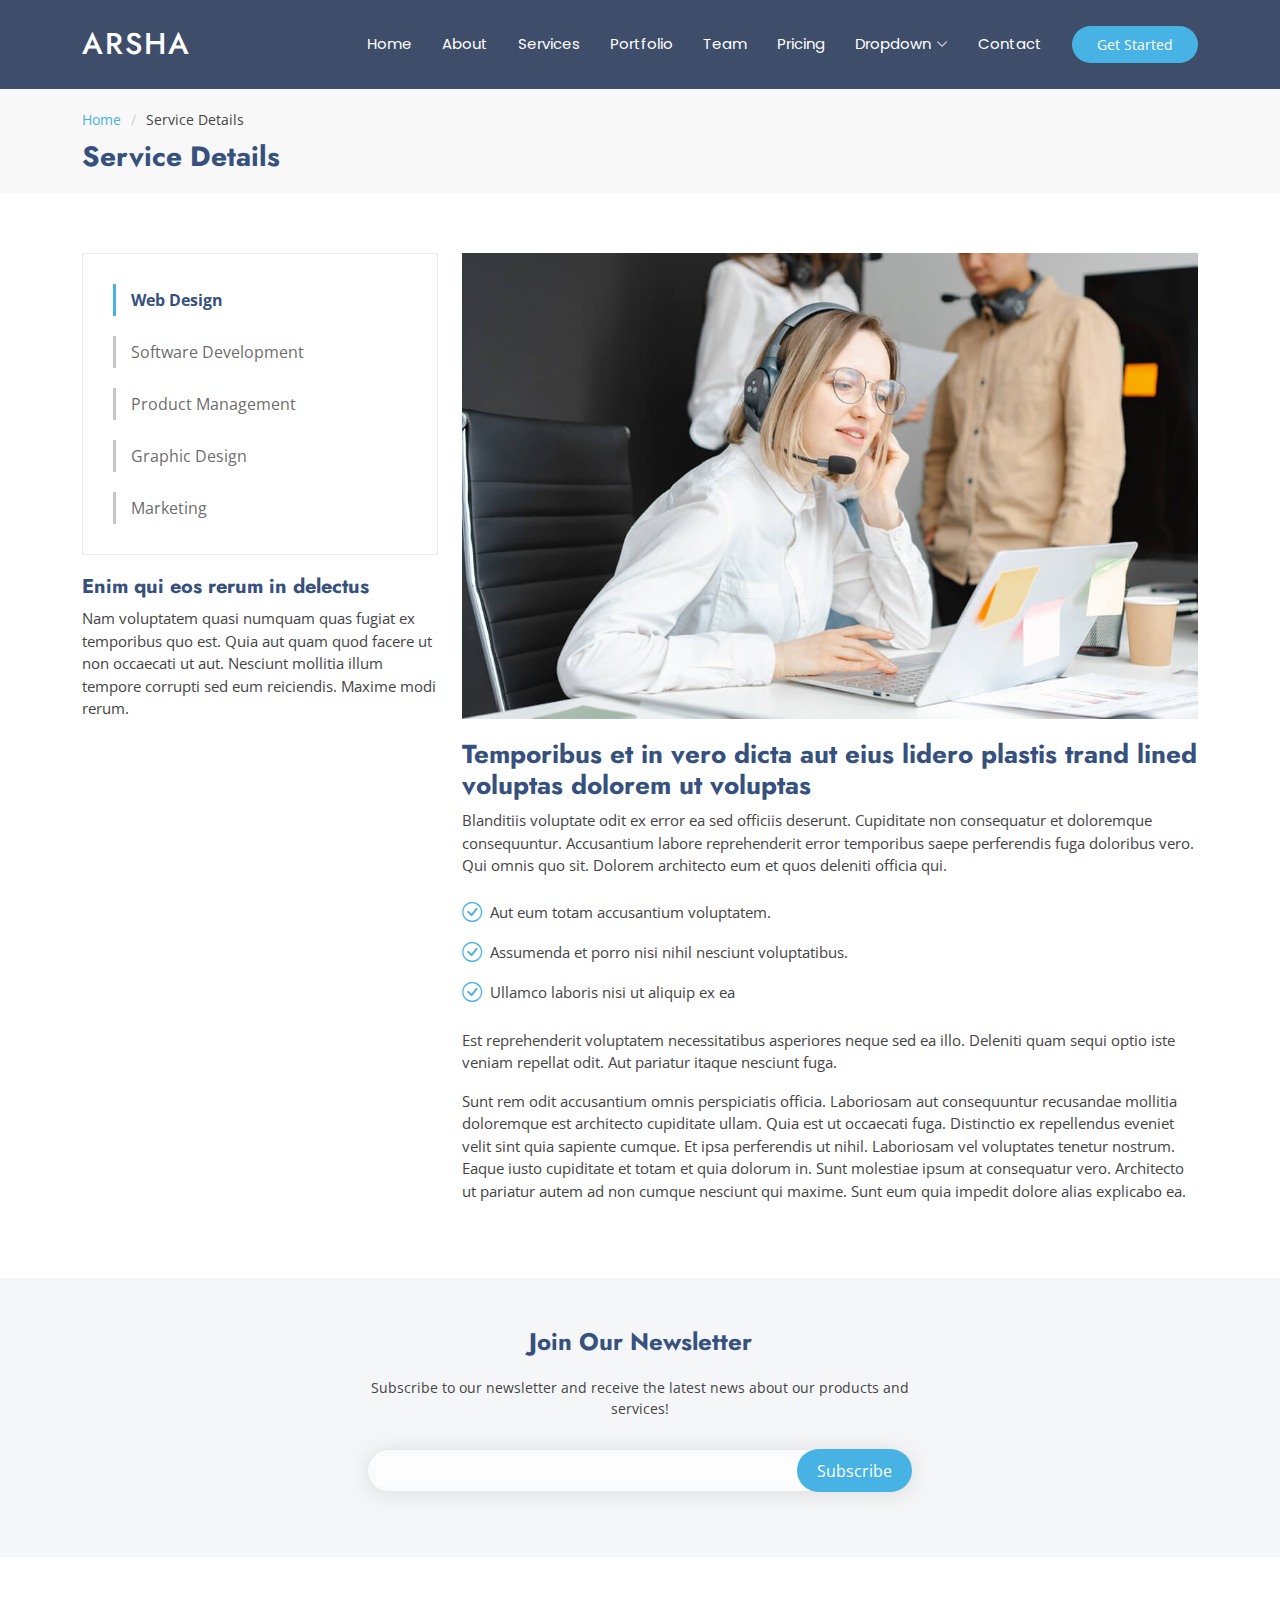
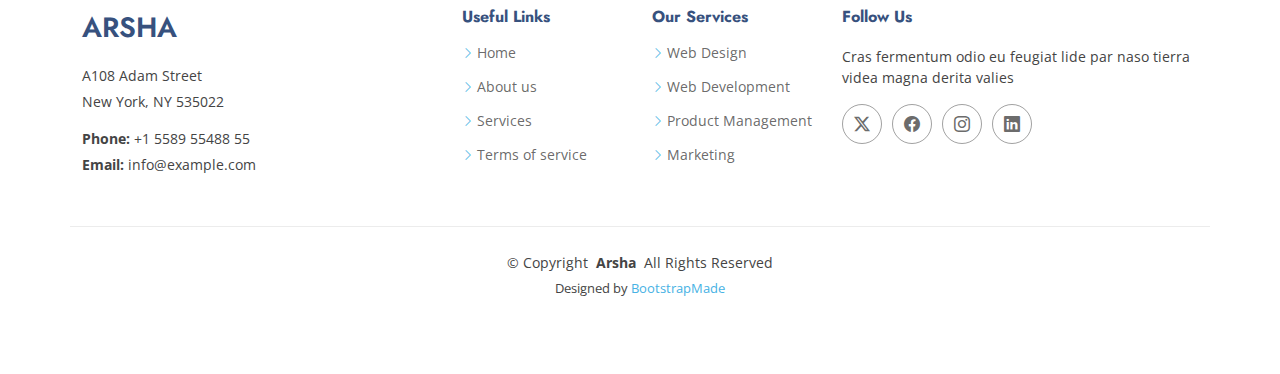
==== service-details.html @ 13ece46e "initial commit" ====
<!DOCTYPE html>
<html lang="en">

<head>
  <meta charset="utf-8">
  <meta content="width=device-width, initial-scale=1.0" name="viewport">
  <title>Service Details - Arsha Bootstrap Template</title>
  <meta name="description" content="">
  <meta name="keywords" content="">

  <!-- Favicons -->
  <link href="assets/img/favicon.png" rel="icon">
  <link href="assets/img/apple-touch-icon.png" rel="apple-touch-icon">

  <!-- Fonts -->
  <link href="https://fonts.googleapis.com" rel="preconnect">
  <link href="https://fonts.gstatic.com" rel="preconnect" crossorigin>
  <link href="https://fonts.googleapis.com/css2?family=Open+Sans:ital,wght@0,300;0,400;0,500;0,600;0,700;0,800;1,300;1,400;1,500;1,600;1,700;1,800&family=Poppins:ital,wght@0,100;0,200;0,300;0,400;0,500;0,600;0,700;0,800;0,900;1,100;1,200;1,300;1,400;1,500;1,600;1,700;1,800;1,900&family=Jost:ital,wght@0,100;0,200;0,300;0,400;0,500;0,600;0,700;0,800;0,900;1,100;1,200;1,300;1,400;1,500;1,600;1,700;1,800;1,900&display=swap" rel="stylesheet">

  <!-- Vendor CSS Files -->
  <link href="assets/vendor/bootstrap/css/bootstrap.min.css" rel="stylesheet">
  <link href="assets/vendor/bootstrap-icons/bootstrap-icons.css" rel="stylesheet">
  <link href="assets/vendor/aos/aos.css" rel="stylesheet">
  <link href="assets/vendor/glightbox/css/glightbox.min.css" rel="stylesheet">
  <link href="assets/vendor/swiper/swiper-bundle.min.css" rel="stylesheet">

  <!-- Main CSS File -->
  <link href="assets/css/main.css" rel="stylesheet">

  <!-- =======================================================
  * Template Name: Arsha
  * Template URL: https://bootstrapmade.com/arsha-free-bootstrap-html-template-corporate/
  * Updated: Aug 07 2024 with Bootstrap v5.3.3
  * Author: BootstrapMade.com
  * License: https://bootstrapmade.com/license/
  ======================================================== -->
</head>

<body class="service-details-page">

  <header id="header" class="header d-flex align-items-center sticky-top">
    <div class="container-fluid container-xl position-relative d-flex align-items-center">

      <a href="index.html" class="logo d-flex align-items-center me-auto">
        <!-- Uncomment the line below if you also wish to use an image logo -->
        <!-- <img src="assets/img/logo.png" alt=""> -->
        <h1 class="sitename">Arsha</h1>
      </a>

      <nav id="navmenu" class="navmenu">
        <ul>
          <li><a href="#hero">Home</a></li>
          <li><a href="#about">About</a></li>
          <li><a href="#services">Services</a></li>
          <li><a href="#portfolio">Portfolio</a></li>
          <li><a href="#team">Team</a></li>
          <li><a href="#pricing">Pricing</a></li>
          <li class="dropdown"><a href="#"><span>Dropdown</span> <i class="bi bi-chevron-down toggle-dropdown"></i></a>
            <ul>
              <li><a href="#">Dropdown 1</a></li>
              <li class="dropdown"><a href="#"><span>Deep Dropdown</span> <i class="bi bi-chevron-down toggle-dropdown"></i></a>
                <ul>
                  <li><a href="#">Deep Dropdown 1</a></li>
                  <li><a href="#">Deep Dropdown 2</a></li>
                  <li><a href="#">Deep Dropdown 3</a></li>
                  <li><a href="#">Deep Dropdown 4</a></li>
                  <li><a href="#">Deep Dropdown 5</a></li>
                </ul>
              </li>
              <li><a href="#">Dropdown 2</a></li>
              <li><a href="#">Dropdown 3</a></li>
              <li><a href="#">Dropdown 4</a></li>
            </ul>
          </li>
          <li><a href="#contact">Contact</a></li>
        </ul>
        <i class="mobile-nav-toggle d-xl-none bi bi-list"></i>
      </nav>

      <a class="btn-getstarted" href="#about">Get Started</a>

    </div>
  </header>

  <main class="main">

    <!-- Page Title -->
    <div class="page-title" data-aos="fade">
      <div class="container">
        <nav class="breadcrumbs">
          <ol>
            <li><a href="index.html">Home</a></li>
            <li class="current">Service Details</li>
          </ol>
        </nav>
        <h1>Service Details</h1>
      </div>
    </div><!-- End Page Title -->

    <!-- Service Details Section -->
    <section id="service-details" class="service-details section">

      <div class="container">

        <div class="row gy-4">

          <div class="col-lg-4" data-aos="fade-up" data-aos-delay="100">
            <div class="services-list">
              <a href="#" class="active">Web Design</a>
              <a href="#">Software Development</a>
              <a href="#">Product Management</a>
              <a href="#">Graphic Design</a>
              <a href="#">Marketing</a>
            </div>

            <h4>Enim qui eos rerum in delectus</h4>
            <p>Nam voluptatem quasi numquam quas fugiat ex temporibus quo est. Quia aut quam quod facere ut non occaecati ut aut. Nesciunt mollitia illum tempore corrupti sed eum reiciendis. Maxime modi rerum.</p>
          </div>

          <div class="col-lg-8" data-aos="fade-up" data-aos-delay="200">
            <img src="assets/img/services.jpg" alt="" class="img-fluid services-img">
            <h3>Temporibus et in vero dicta aut eius lidero plastis trand lined voluptas dolorem ut voluptas</h3>
            <p>
              Blanditiis voluptate odit ex error ea sed officiis deserunt. Cupiditate non consequatur et doloremque consequuntur. Accusantium labore reprehenderit error temporibus saepe perferendis fuga doloribus vero. Qui omnis quo sit. Dolorem architecto eum et quos deleniti officia qui.
            </p>
            <ul>
              <li><i class="bi bi-check-circle"></i> <span>Aut eum totam accusantium voluptatem.</span></li>
              <li><i class="bi bi-check-circle"></i> <span>Assumenda et porro nisi nihil nesciunt voluptatibus.</span></li>
              <li><i class="bi bi-check-circle"></i> <span>Ullamco laboris nisi ut aliquip ex ea</span></li>
            </ul>
            <p>
              Est reprehenderit voluptatem necessitatibus asperiores neque sed ea illo. Deleniti quam sequi optio iste veniam repellat odit. Aut pariatur itaque nesciunt fuga.
            </p>
            <p>
              Sunt rem odit accusantium omnis perspiciatis officia. Laboriosam aut consequuntur recusandae mollitia doloremque est architecto cupiditate ullam. Quia est ut occaecati fuga. Distinctio ex repellendus eveniet velit sint quia sapiente cumque. Et ipsa perferendis ut nihil. Laboriosam vel voluptates tenetur nostrum. Eaque iusto cupiditate et totam et quia dolorum in. Sunt molestiae ipsum at consequatur vero. Architecto ut pariatur autem ad non cumque nesciunt qui maxime. Sunt eum quia impedit dolore alias explicabo ea.
            </p>
          </div>

        </div>

      </div>

    </section><!-- /Service Details Section -->

  </main>

  <footer id="footer" class="footer">

    <div class="footer-newsletter">
      <div class="container">
        <div class="row justify-content-center text-center">
          <div class="col-lg-6">
            <h4>Join Our Newsletter</h4>
            <p>Subscribe to our newsletter and receive the latest news about our products and services!</p>
            <form action="forms/newsletter.php" method="post" class="php-email-form">
              <div class="newsletter-form"><input type="email" name="email"><input type="submit" value="Subscribe"></div>
              <div class="loading">Loading</div>
              <div class="error-message"></div>
              <div class="sent-message">Your subscription request has been sent. Thank you!</div>
            </form>
          </div>
        </div>
      </div>
    </div>

    <div class="container footer-top">
      <div class="row gy-4">
        <div class="col-lg-4 col-md-6 footer-about">
          <a href="index.html" class="d-flex align-items-center">
            <span class="sitename">Arsha</span>
          </a>
          <div class="footer-contact pt-3">
            <p>A108 Adam Street</p>
            <p>New York, NY 535022</p>
            <p class="mt-3"><strong>Phone:</strong> <span>+1 5589 55488 55</span></p>
            <p><strong>Email:</strong> <span>info@example.com</span></p>
          </div>
        </div>

        <div class="col-lg-2 col-md-3 footer-links">
          <h4>Useful Links</h4>
          <ul>
            <li><i class="bi bi-chevron-right"></i> <a href="#">Home</a></li>
            <li><i class="bi bi-chevron-right"></i> <a href="#">About us</a></li>
            <li><i class="bi bi-chevron-right"></i> <a href="#">Services</a></li>
            <li><i class="bi bi-chevron-right"></i> <a href="#">Terms of service</a></li>
          </ul>
        </div>

        <div class="col-lg-2 col-md-3 footer-links">
          <h4>Our Services</h4>
          <ul>
            <li><i class="bi bi-chevron-right"></i> <a href="#">Web Design</a></li>
            <li><i class="bi bi-chevron-right"></i> <a href="#">Web Development</a></li>
            <li><i class="bi bi-chevron-right"></i> <a href="#">Product Management</a></li>
            <li><i class="bi bi-chevron-right"></i> <a href="#">Marketing</a></li>
          </ul>
        </div>

        <div class="col-lg-4 col-md-12">
          <h4>Follow Us</h4>
          <p>Cras fermentum odio eu feugiat lide par naso tierra videa magna derita valies</p>
          <div class="social-links d-flex">
            <a href=""><i class="bi bi-twitter-x"></i></a>
            <a href=""><i class="bi bi-facebook"></i></a>
            <a href=""><i class="bi bi-instagram"></i></a>
            <a href=""><i class="bi bi-linkedin"></i></a>
          </div>
        </div>

      </div>
    </div>

    <div class="container copyright text-center mt-4">
      <p>© <span>Copyright</span> <strong class="px-1 sitename">Arsha</strong> <span>All Rights Reserved</span></p>
      <div class="credits">
        <!-- All the links in the footer should remain intact. -->
        <!-- You can delete the links only if you've purchased the pro version. -->
        <!-- Licensing information: https://bootstrapmade.com/license/ -->
        <!-- Purchase the pro version with working PHP/AJAX contact form: [buy-url] -->
        Designed by <a href="https://bootstrapmade.com/">BootstrapMade</a>
      </div>
    </div>

  </footer>

  <!-- Scroll Top -->
  <a href="#" id="scroll-top" class="scroll-top d-flex align-items-center justify-content-center"><i class="bi bi-arrow-up-short"></i></a>

  <!-- Preloader -->
  <div id="preloader"></div>

  <!-- Vendor JS Files -->
  <script src="assets/vendor/bootstrap/js/bootstrap.bundle.min.js"></script>
  <script src="assets/vendor/php-email-form/validate.js"></script>
  <script src="assets/vendor/aos/aos.js"></script>
  <script src="assets/vendor/glightbox/js/glightbox.min.js"></script>
  <script src="assets/vendor/swiper/swiper-bundle.min.js"></script>
  <script src="assets/vendor/waypoints/noframework.waypoints.js"></script>
  <script src="assets/vendor/imagesloaded/imagesloaded.pkgd.min.js"></script>
  <script src="assets/vendor/isotope-layout/isotope.pkgd.min.js"></script>

  <!-- Main JS File -->
  <script src="assets/js/main.js"></script>

</body>

</html>
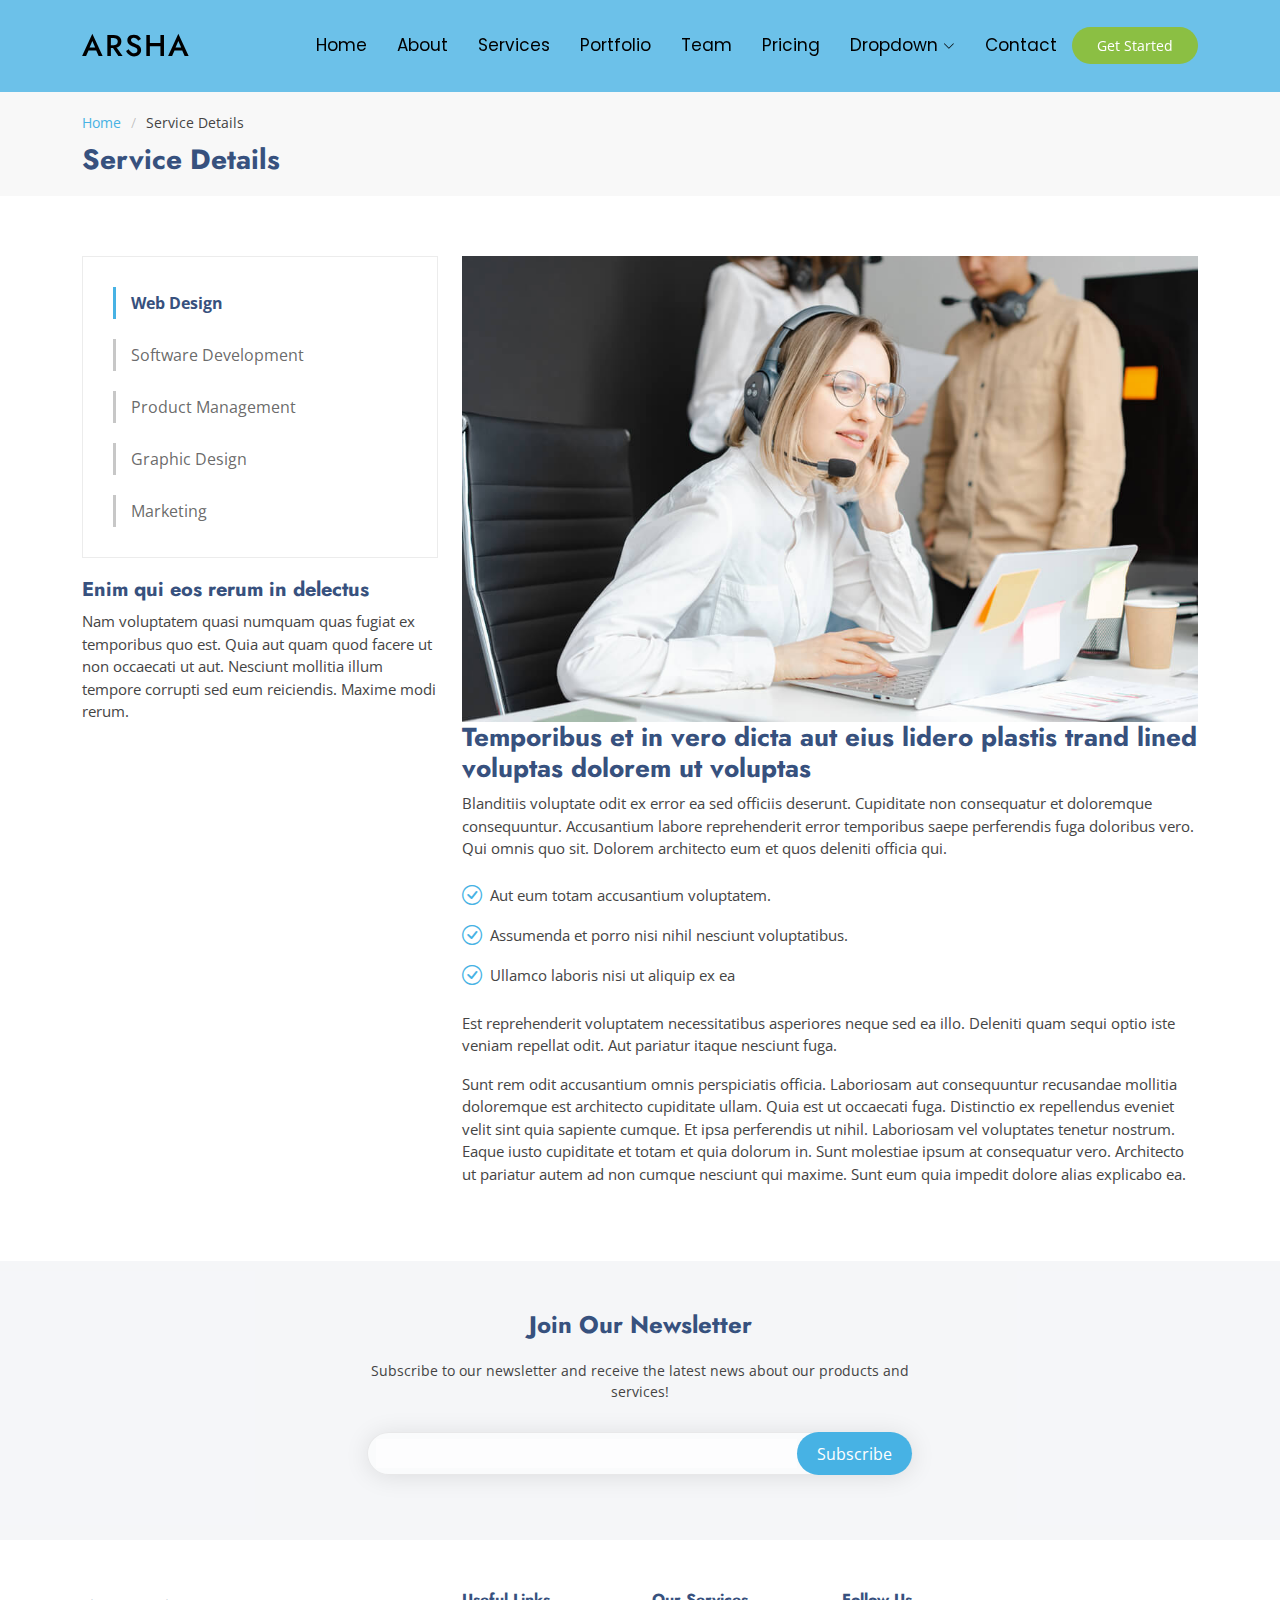
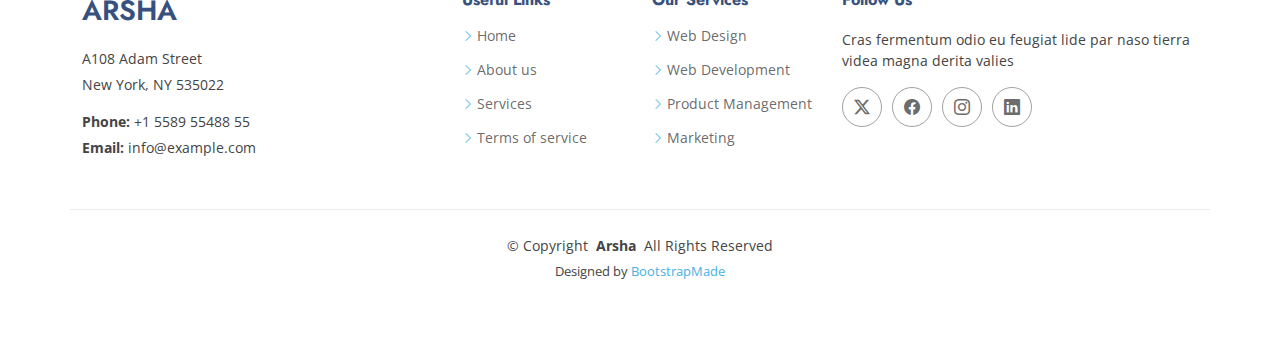
==== commit 9040cd7f: "test" ====
--- a/service-details.html
+++ b/service-details.html
@@ -27,13 +27,7 @@
   <!-- Main CSS File -->
   <link href="assets/css/main.css" rel="stylesheet">
 
-  <!-- =======================================================
-  * Template Name: Arsha
-  * Template URL: https://bootstrapmade.com/arsha-free-bootstrap-html-template-corporate/
-  * Updated: Aug 07 2024 with Bootstrap v5.3.3
-  * Author: BootstrapMade.com
-  * License: https://bootstrapmade.com/license/
-  ======================================================== -->
+  
 </head>
 
 <body class="service-details-page">
--- a/assets/css/main.css
+++ b/assets/css/main.css
@@ -34,6 +34,8 @@
 
 .dark-background {
   --background-color: #37517e;
+  --background-color: #ffffff;
+  /* --background-color: rgba(194, 194, 195, 0.9); */
   --default-color: #ffffff;
   --heading-color: #ffffff;
   --surface-color: #4668a2;
@@ -55,15 +57,19 @@
 }
 
 a {
+  position: relative;
   color: var(--accent-color);
   text-decoration: none;
   transition: 0.3s;
+  
 }
 
 a:hover {
   color: color-mix(in srgb, var(--accent-color), transparent 25%);
   text-decoration: none;
-}
+  
+}
+
 
 h1,
 h2,
@@ -131,8 +137,11 @@
 # Global Header
 --------------------------------------------------------------*/
 .header {
-  --background-color: #3d4d6a;
-  --heading-color: #ffffff;
+  --background-color: #ffffff;
+  --background-color: rgba(71, 178, 228, 0.8);
+  /* --background-color: #3d4d6a; */
+  /* --heading-color: #ffffff; */
+  --heading-color: #000;
   color: var(--default-color);
   background-color: var(--background-color);
   padding: 15px 0;
@@ -145,7 +154,9 @@
 }
 
 .header .logo img {
-  max-height: 36px;
+
+  /* max-height: 45px; */
+  height: 55px;
   margin-right: 8px;
 }
 
@@ -162,17 +173,27 @@
 .header .btn-getstarted:focus {
   color: var(--contrast-color);
   background: var(--accent-color);
+  background: #8BBF43;
   font-size: 14px;
   padding: 8px 25px;
-  margin: 0 0 0 30px;
+  margin: 0 0 0 15px;
   border-radius: 50px;
   transition: 0.3s;
+}
+
+.header .btn-getstarted:active,
+.header .btn-getstarted:focus:active{
+  background: #FD1F62;
+  transform: translateY(0px);
+
 }
 
 .header .btn-getstarted:hover,
 .header .btn-getstarted:focus:hover {
   color: var(--contrast-color);
   background: color-mix(in srgb, var(--accent-color), transparent 15%);
+  transform: translateY(-2px);
+  background: #FD1F62;
 }
 
 @media (max-width: 1200px) {
@@ -189,20 +210,35 @@
   .header .navmenu {
     order: 3;
   }
+
+  .logo img{
+    height: 45px !important;
+  }
 }
 
 /* Index Page Header
 ------------------------------*/
 .index-page .header {
   --background-color: rgba(255, 255, 255, 0);
+  /* --background-color: #ffffff; */
   --heading-color: #ffffff;
+  --heading-color: #000;
   --nav-color: #ffffff;
 }
 
 /* Index Page Header on Scroll
 ------------------------------*/
 .index-page.scrolled .header {
-  --background-color: rgba(40, 58, 90, 0.9);
+  /* --background-color: rgba(40, 58, 90, 0.9); */
+  --background-color: rgba(255, 255, 255, 0.8);
+  --background-color: rgba(71, 178, 228, 0.6);
+  --background-color: rgb(245,246,248);
+    box-shadow: 0 1px 10px 0 rgba(0,0,0,0.5);
+  /* --background-color: rgb(218, 220, 222); */
+  /* --background-color:rgb(241, 241, 241); */
+  /* --background-color:rgb(126, 144, 154); */
+  /* --background-color: rgb(206, 210, 204); */
+  /* --background-color:rgb(218, 218, 218); */
 }
 
 /*--------------------------------------------------------------
@@ -230,7 +266,7 @@
   .navmenu a:focus {
     color: var(--nav-color);
     padding: 18px 15px;
-    font-size: 15px;
+    font-size: 17px;
     font-family: var(--nav-font);
     font-weight: 400;
     display: flex;
@@ -238,6 +274,7 @@
     justify-content: space-between;
     white-space: nowrap;
     transition: 0.3s;
+    color: #000;
   }
 
   .navmenu a i,
@@ -256,8 +293,37 @@
   .navmenu .active,
   .navmenu .active:focus {
     color: var(--nav-hover-color);
-  }
-
+    color: #FD1F62;
+    /* text-decoration:2px underline #47b2e4 ; */
+   
+
+  }
+  .navmenu li > a {
+    position: relative; /* Needed for the pseudo-element */
+    color: #000; /* Default text color */
+    text-decoration: none; /* Remove default underline */
+    transition: color 0.3s ease-in-out; /* Smooth color transition */
+  }
+
+  /* Create animated underline */
+  .navmenu li > a::after {
+    content: ""; /* Empty element for underline */
+    position: absolute;
+    left: 10px;
+    bottom: 7px;
+    width: 0%; /* Initially hidden */
+    height: 3px; /* Thickness of the underline */
+    background-color: #47b2e4; /* Underline color */
+    transition: width 0.3s ease-in-out; /* Smooth animation */
+  }
+  
+  
+  .navmenu li:hover > a::after,
+  .navmenu .active::after {
+    width: 80%; /* Expand the underline on hover/active */
+  }
+  
+  
   .navmenu .dropdown ul {
     margin: 0;
     padding: 10px 0;
@@ -281,6 +347,7 @@
   .navmenu .dropdown ul a {
     padding: 10px 20px;
     font-size: 15px;
+    font-size: 19px;
     text-transform: none;
     color: var(--nav-dropdown-color);
   }
@@ -367,6 +434,7 @@
 @media (max-width: 1199px) {
   .mobile-nav-toggle {
     color: var(--nav-color);
+    color: #000;
     font-size: 28px;
     line-height: 0;
     margin-right: 10px;
@@ -490,6 +558,10 @@
   }
 }
 
+.paddingRight{
+  padding-right: 16px !important;
+}
+
 /*--------------------------------------------------------------
 # Global Footer
 --------------------------------------------------------------*/
@@ -647,6 +719,113 @@
   margin-top: 6px;
   font-size: 13px;
 }
+
+/* --------------------------------------------------------------
+#POPUPS
+-------------------------------------------------------------- */
+.prpo-divh4{
+  display: flex;
+  justify-content: center;
+  align-items: center;
+}
+
+.prpo-h4{
+  font-size: 40px !important;
+  font-weight: 550 !important;
+  color: #121212;
+}
+
+.prpo-p{
+  font-size: 16px;
+  text-align: justify;
+}
+
+.prpo-ul{
+  font-size: 16px;
+  text-align: justify;
+}
+
+.prpo-h3{
+  margin-top: 25px !important;
+  font-size: 24px !important;
+  font-weight: 550 !important;
+  color: #121212;
+
+}
+
+.prpo-h2{
+  margin-top: 25px !important;
+  font-size: 18px !important;
+  font-weight: 550 !important;
+  color: #121212;
+
+}
+
+.prpo-header{
+  padding:15px 15px !important;
+ 
+}
+
+.prpo-table{
+  margin-bottom: 25px !important;
+  border: 1px solid grey;
+}
+
+th{
+  padding: 12px;
+  text-align: center;
+  border: 1px solid grey;
+}
+
+td{
+  padding: 12px;
+  border: 1px solid grey;
+}
+
+.prpo-p a{
+  color: #121212;
+  text-decoration: underline #121212;
+}
+
+.prpo-p1{
+  font-size: 16px;
+  margin-bottom: 8px !important;
+
+}
+
+.contactInfo-heading{
+  margin-top: 25px !important;
+  margin-bottom: 8px !important;
+
+}
+
+.PrPo-Modal{
+  height: 720px !important;
+  overflow-y: scroll !important;
+  overflow-x: hidden !important;
+  padding:  0 10px !important;
+}
+
+.dropdown-career{
+  height: 58px;
+  padding:16px 12px; 
+  border: 1px solid #dee2e6;
+  border-radius: 8px;
+}
+
+.careerInfo-heading{
+  margin-top: 30px !important;
+}
+
+.sticky-header{
+  position: sticky;
+  top: 0;
+  background: white;
+  z-index: 1050;
+  box-shadow:0  7px 5px -5px rgba(0,0,0,0.1);
+
+}
+
 
 /*--------------------------------------------------------------
 # Preloader
@@ -852,11 +1031,12 @@
   top: 0;
   width: 130%;
   height: 95%;
-  background: linear-gradient(to right, color-mix(in srgb, var(--background-color), transparent 90%), var(--background-color)), url("../img/hero-bg.jpg") center top no-repeat;
+  background: linear-gradient(to right, color-mix(in srgb, var(--background-color), transparent 90%), var(--background-color)), url("../img/hero-bg-11.jpg") center top no-repeat;
   background-size: cover;
   z-index: 0;
   border-radius: 0 0 50% 50%;
   transform: translateX(-50%) rotate(0deg);
+  /* background: linear-gradient(to right, color-mix(in srgb, var(--background-color), transparent 90%), var(--background-color)), url("../img/hero-bg.jpg") center top no-repeat; */
 }
 
 .hero::before {
@@ -883,6 +1063,11 @@
   z-index: 1;
 }
 
+.carousel-item img {
+  width: 245px;
+  position: relative;
+}
+
 .hero .carousel {
   position: relative;
   width: 100%;
@@ -899,19 +1084,24 @@
   text-align: center;
 }
 
+
 .hero h2 {
   margin-bottom: 30px;
   font-size: 48px;
   font-weight: 700;
   animation: fadeInDown 1s both;
   display: block;
-}
+  color: #000;
+  color: #37517e;
+ } 
+
 
 .hero p {
   width: 80%;
   margin: 0 auto 30px auto;
   color: color-mix(in srgb, var(--default-color), transparent 20%);
   animation: fadeInDown 1s both 0.2s;
+  color: #000;
 }
 
 .hero .carousel-control-prev,
@@ -926,6 +1116,7 @@
   line-height: 1;
   width: auto;
   height: auto;
+  color: rgba(0, 0, 0, 0.808);
 }
 
 .hero .btn-get-started {
@@ -941,6 +1132,7 @@
   color: var(--default-color);
   animation: fadeInUp 1s both 0.4s;
   border: 2px solid var(--accent-color);
+  color: #000;
 }
 
 .hero .btn-get-started:hover {
@@ -963,6 +1155,7 @@
   border-radius: 50px;
   opacity: 0.3;
   transition: 0.3s;
+  background: rgb(100, 99, 99);
 }
 
 .hero .carousel-indicators li.active {
@@ -1012,17 +1205,19 @@
   }
 }
 
+
+
 /*--------------------------------------------------------------
 # Clients Section
 --------------------------------------------------------------*/
 .clients {
-  margin: 32px 0;
-  padding: 12px 0;
-  /* background: #ffffff; */
+  margin: 16px 0;
+  padding: 5px 0;
+  background: #ffffff;
 }
 
 .clients .swiper {
-  padding: 10px 0;
+  /* padding: 10px 0; */
 }
 
 .clients .swiper-wrapper {
@@ -1036,6 +1231,11 @@
 
 .clients .swiper-slide img:hover {
   transform: scale(1.1);
+}
+
+.img-fluid-clients{
+  max-width: 132px;
+  
 }
 
 /*--------------------------------------------------------------
@@ -1071,6 +1271,8 @@
   align-items: center;
   justify-content: center;
   border: 2px solid var(--accent-color);
+  /* margin: 0 90%;
+  width: 30%; */
 }
 
 .about .read-more i {
@@ -1089,27 +1291,30 @@
   transform: translate(5px, 0);
 }
 
+#about-p{
+    font-size: 20px ;
+    text-align: justify;
+    text-justify: inter-word;
+    
+}
 
 /*--------------------------------------------------------------
 # NEWS Section
 --------------------------------------------------------------*/
 .features .features-item {
   color: color-mix(in srgb, var(--default-color), transparent 20%);
+  /* gap: 50px; */
 }
 
 .features .features-item+.features-item {
   margin-top: 100px;
 }
 
-@media (max-width: 640px) {
-  .features .features-item+.features-item {
-    margin-top: 40px;
-  }
-}
+
 
 .features .features-item h3 {
   font-weight: 700;
-  font-size: 26px;
+  font-size: 40px;
 }
 
 .features .features-item ul {
@@ -1137,6 +1342,296 @@
   margin-bottom: 0;
 }
 
+
+
+.book-demo{
+  color: #ffffff;
+  background: #47b2e4;
+  font-size: 16px;
+  padding: 13px 25px;
+  border: 2px solid #ffffff;
+  border-radius: 50px;
+  transition: 0.3s;
+  margin-top: 15px;
+  width: 200px;
+}
+.book-demo:hover{
+  background: #00a1f1;
+  transform: translateY(-2px);
+}
+.news-content {
+  text-align: justify;
+  text-justify: inter-word;
+  margin-top: 15px;
+  font-size: 18px;
+}
+
+.news-content-container{
+  display: flex;
+  flex-direction: column;
+  justify-content: space-between;
+  /* height: 20dvw; */
+  gap: 50px;
+
+}
+
+@media (max-width: 640px) {
+  .features .features-item+.features-item {
+    margin-top: 40px;
+  }
+  .news-content-container{
+    gap: 10px;
+    margin-top: 50px;
+  }
+}
+
+@media (max-width: 1200px){
+  .news-content-container{
+    gap: 8px;
+  }
+}
+
+@media only screen and (max-width: 991px) and  (min-width:768px) {
+  .news-content-container{
+    width: 100% !important;
+    
+  }
+
+  .news-content-container{
+    display: flex;
+    flex-direction: column;
+    align-items: center;
+  } 
+
+  .news-content-container h3{
+    text-align: center;
+  }
+
+  .right1{
+   display: flex;
+   flex-direction: column-reverse;
+   justify-content: center;
+   align-items: center;
+  }
+
+  .left1{
+    display: flex;
+    flex-direction: column;
+    justify-content: center;
+    align-items: center;
+  }
+
+  .news-content-container{
+    margin-top: 50px;
+    gap: 10px;
+    
+  }
+
+  .features .features-item+.features-item {
+    margin-top: 50px;
+  }
+
+.news-img-container{
+  width: 72% !important;
+}
+  
+}
+
+@media (max-width: 768px) {
+  .news-content-container{
+    margin-top: 40px;
+    gap: 10px;
+    
+  }
+
+  .features .features-item+.features-item {
+    margin-top: 50px;
+  }
+
+}
+
+.sec1{
+  box-shadow: 0.5px 0.5px 5px 0 rgba(0,0,0,0.3);
+  /* border: 0.5px solid grey; */
+}
+
+/*--------------------------------------------------------------
+# POPUP - NEWS Section
+--------------------------------------------------------------*/
+.popup-form{
+  display: grid;
+  justify-content: center;
+  align-items: center;
+  width: 100%;
+  height: 100%;
+  overflow: hidden;
+  
+}
+
+/* .modal-content {
+  padding-left: 20px;
+  padding-right: 20px;
+  width: auto; /* Removes 100% width and adjusts based on content */
+  /* max-width: 30vw; Set a reasonable max width */
+  /* margin: auto; Keeps it centered */
+/* } */ 
+
+
+.modal-backdrop{
+  background-color: rgba(0, 0, 0, 0.5);
+}
+
+.modal-content{
+  padding:0 15px;
+}
+
+
+.modal-header{
+  display: grid;
+  align-items: center;
+  justify-content: center;
+  padding:0 0 15px;
+}
+
+.modal-body{
+  margin: 0 0px;
+}
+
+.popup-h2{
+  color: #202020;
+  font-size: 22px;
+  text-align: center;
+}
+
+.popup-p{
+  color: #202020;
+  font-size: 14px;
+  text-align: center;
+}
+
+.input-content{
+  background: #ffffff;
+  padding:11px 7.5px;
+  margin-top: 7px;
+  /* width: 80%; */
+  border: 1px solid #a3a1a16e;
+  border-radius: 8px;
+}
+.form-input::placeholder {
+
+  /* color: #2a97b56e; */  
+}
+
+input:active, input:focus { 
+  font-size: 10px;
+  padding-bottom: 20px;
+  border: 2px solid #0072a7;
+  outline: none; 
+  
+}
+
+.input-content::placeholder{
+  color: #a3a1a1;
+  font-size: 14px;
+  padding-bottom: 20px;
+}
+
+.popup-legend{
+  font-size: 16px;
+  color: #000;
+  padding:0 0 0;
+  font-family: Helvetica, sans-serif;
+  margin-top: 12px;
+}
+
+.popup-selectcompany {
+  display: flex;
+  flex-flow: column;
+  
+}
+
+/* .popup-label img{
+  display: grid;
+  grid-template-columns: 14px minmax(0px, 1fr);
+  word-break: break-word;
+  gap: 10px;
+  align-items: center;
+  font-size: 14px;
+} */
+
+.popup-span{
+  color: #000;
+
+}
+
+.child-icons{
+  width: 110px;
+  margin-left: 10px;
+}
+
+.popup-btn{
+  color: #ffffff;
+  font-size: 16px;
+  background: #202020;
+  background: #47b2e4;
+  padding:11px 15px;
+  border:none !important;
+  border-radius: 8px;
+  /* border-radius: 50px; */
+  margin-top: 14px;
+}
+
+.popup-btn:hover{
+  background:  #00a1f1;
+  transform: translateY(-2px);
+
+}
+
+.popup-btn:active{
+  background: #47b2e4;
+  transform: translateY(0px);
+}
+
+.popup-logo{
+  width: 180px ;
+  margin-bottom: 10px;
+}
+.btn-closee{
+  display: flex;
+  justify-content: right;
+}
+
+.btn-close{
+  margin-top: 10px;
+  /* margin-left:440px; */
+}
+.popup-p2{
+  color: #202020;
+  font-size: 10px;
+  text-align: center;
+  margin-top: 12px;
+}
+.form-floating{
+  position: relative;
+}
+.icon{
+  position: absolute;
+  top:calc(20%);
+  left: 12px;  
+}
+.form-floating .form-control{
+  left: 20px;
+  padding-left: 50px;
+  font-size: 16px;
+}
+
+.form-floating label{
+  margin-left: 40px;
+}
+
+.size{
+  font-size: 24px;
+}
 
 /*--------------------------------------------------------------
 # Services Section
@@ -1144,16 +1639,16 @@
 .services .service-item {
   background-color: var(--surface-color);
   box-shadow: 0px 5px 90px 0px rgba(0, 0, 0, 0.1);
-  padding: 50px 30px;
+  padding:20px;
   transition: all ease-in-out 0.4s;
   height: 100%;
 }
 
-.services .service-item .icon {
+.services .service-item .icon1 {
   margin-bottom: 10px;
 }
 
-.services .service-item .icon i {
+.services .service-item .icon1 i {
   color: var(--accent-color);
   font-size: 36px;
   transition: 0.3s;
@@ -1167,6 +1662,7 @@
 
 .services .service-item h4 a {
   color: var(--heading-color);
+  color: #ffff;
   transition: ease-in-out 0.3s;
 }
 
@@ -1180,8 +1676,164 @@
   transform: translateY(-10px);
 }
 
-.services .service-item:hover h4 a {
+/* .services .service-item:hover h4 a {
   color: var(--accent-color);
+  color: #a3a1a1;
+} */
+
+.service-img{
+  padding: 40px 0;
+  display: flex;
+  justify-content: center;
+}
+
+.services-img{
+  width: 100%;
+  margin: 0 0 !important;
+}
+
+.icon2{
+  width: 250px;
+  margin-left: 9px;
+}
+
+.services-opted{
+  display: flex;
+  align-items: center;
+  justify-content: center;
+  text-align: center;
+  height: 90px;
+  background-color: #00627A;
+  border-radius: 5px;
+}
+
+.services-opted1{
+  display: flex;
+  align-items: center;
+  justify-content: center;
+  text-align: center;
+  height: 90px;
+  background-color: #292451;
+  border-radius: 5px;
+}
+
+.services-opted2{
+  display: flex;
+  align-items: center;
+  justify-content: center;
+  text-align: center;
+  height: 90px;
+  background-color: #3D13A6;
+  border-radius: 5px;
+}
+
+.services-opted3{
+  display: flex;
+  align-items: center;
+  justify-content: center;
+  text-align: center;
+  height: 90px;
+  background-color: #09A8A2;
+  border-radius: 5px;
+}
+
+.services-opted h4{
+  margin: 0 !important;
+  padding: 0 !important;
+  font-size: 20px;
+  color: #fff;
+}
+
+.services-opted1 h4{
+  margin: 0 !important;
+  padding: 0 !important;
+  font-size: 20px;
+  color: #fff;
+}
+.services-opted2 h4{
+  margin: 0 !important;
+  padding: 0 !important;
+  font-size: 20px;
+  color: #fff;
+}
+.services-opted3 h4{
+  margin: 0 !important;
+  padding: 0 !important;
+  font-size: 20px;
+  color: #fff;
+}
+
+.services-btn{
+  margin-top: 20px;
+  padding: 16px;
+  width: 100%;
+  display: flex;
+  align-items: center;
+  justify-content: center;
+}
+
+.services-button{
+  font-size: 20px;
+  font-weight: 700;
+  background-color: #00627A;
+  width: 300px;
+}
+
+.services-button:hover{
+  background: rgba(0, 98, 122, 0.745);
+  transform: translateY(-2px);
+}
+
+.services-button1{
+  font-size: 20px;
+  font-weight: 700;
+  background-color: #292451;
+  width: 300px;
+}
+
+.services-button1:hover{
+  background: rgba(41, 36, 81, 0.745);
+  transform: translateY(-2px);
+}
+
+.services-button2{
+  font-size: 20px;
+  font-weight: 700;
+  background-color: #3D13A6;
+  width: 300px;
+}
+
+.services-button2:hover{
+  background: rgba(61, 19, 166, 0.745);
+  transform: translateY(-2px);
+}
+
+.services-button3{
+  font-size: 20px;
+  font-weight: 700;
+  background-color: #09A8A2;
+  width: 300px;
+}
+
+.services-button3:hover{
+  background: rgba(9, 168, 163, 0.745);
+  transform: translateY(-2px);
+}
+
+.services-head{
+  margin-top: 50px;
+  display: flex;
+  align-items: center;
+  justify-content: center;
+}
+
+.services-head h4{
+  font-size: 32px;
+  font-weight: 700;
+}
+
+.card{
+  border-radius: 20px;
 }
 
 /*--------------------------------------------------------------
@@ -1218,8 +1870,8 @@
 }
 
 .call-to-action h3 {
-  color: var(--default-color);
-  font-size: 28px;
+color:#37517e;
+font-size: 28px;
   font-weight: 700;
 }
 
@@ -1365,6 +2017,10 @@
     max-width: 100%;
     margin: 0 auto 30px auto;
   }
+
+  .logo img{
+    height: 38px !important;
+  }
 }
 
 /*--------------------------------------------------------------
@@ -1702,4 +2358,147 @@
 --------------------------------------------------------------*/
 .starter-section {
   /* Add your styles here */
-}+}
+
+@media only screen and (max-width:991px) and (min-width: 576px) {
+  .card-deck .card {
+    flex: none;
+    width: 230px;
+
+    
+}
+.card-deck{
+  display: flex;
+  justify-content: center;
+  align-items: center;
+  
+}
+}
+
+@media (max-width:650px){
+  .hero-p{
+    font-size: 14px;
+  }
+  
+  .about-p{
+    padding:0 15px !important;
+    font-size: 16px !important;
+  }
+
+  .news-content1{
+    font-size: 16px;
+    padding:0 15px;
+  }
+
+  .news-h3{
+    font-size: 32px !important;
+    padding:0 15px !important;
+  }
+
+  .book-demo1{
+    margin-left: 15px;
+    padding: 11px 23px;
+    width: 150px;
+  }
+
+  .arrow-all{
+    font-size: 30px !important;
+
+  }
+  .services-title{
+    padding-bottom: 0px !important;
+  }
+
+  .hero-height::after{
+    height: 100%;
+  }
+  
+  .section-title{
+    padding-bottom: 20px;
+  }
+
+  section, 
+  .section{
+    /* padding: 20px 0; */
+    padding: 0 0 20px 0;
+    
+  }
+
+  .features .features-item+.features-item{
+    margin-top: 20px;
+  }
+
+  section, 
+  #services{
+    padding-top: 20px !important; 
+  }
+
+  section,
+  #call-to-action{
+    padding: 60px 0;
+    /* margin-top: 40px; */
+  }
+
+  section,
+  #Features{
+    padding-bottom: 60px;
+  }
+
+  .carousel-item img {
+    width: 200px;
+  }
+
+  .news-content-container {
+    text-align: center;
+    align-items: center;
+  }
+
+  .card-deck{
+    display: flex;
+    flex-direction: row;
+    justify-content: center;
+    column-gap: 10px;
+  }
+
+  .card{
+    width: 200px;
+    
+  }
+
+  section, .services-head {
+    text-align: center;
+  }
+
+  .book-demo{
+    margin-top: 0px;
+  }
+
+  section, .contact {
+    text-align:left;
+  }
+
+  .mobile-height{
+    overflow-y: scroll;
+    overflow-x: hidden;
+  }
+
+  .PrPo-Modal, .mobile-height{
+    height: 80dvh !important;
+  }
+  
+  .mobile-margin{
+    margin-top: 0 !important;
+  }
+
+}
+
+@media (max-width: 536px){
+ 
+
+  .card{
+    width: 170px;
+    
+  }
+  
+}
+
